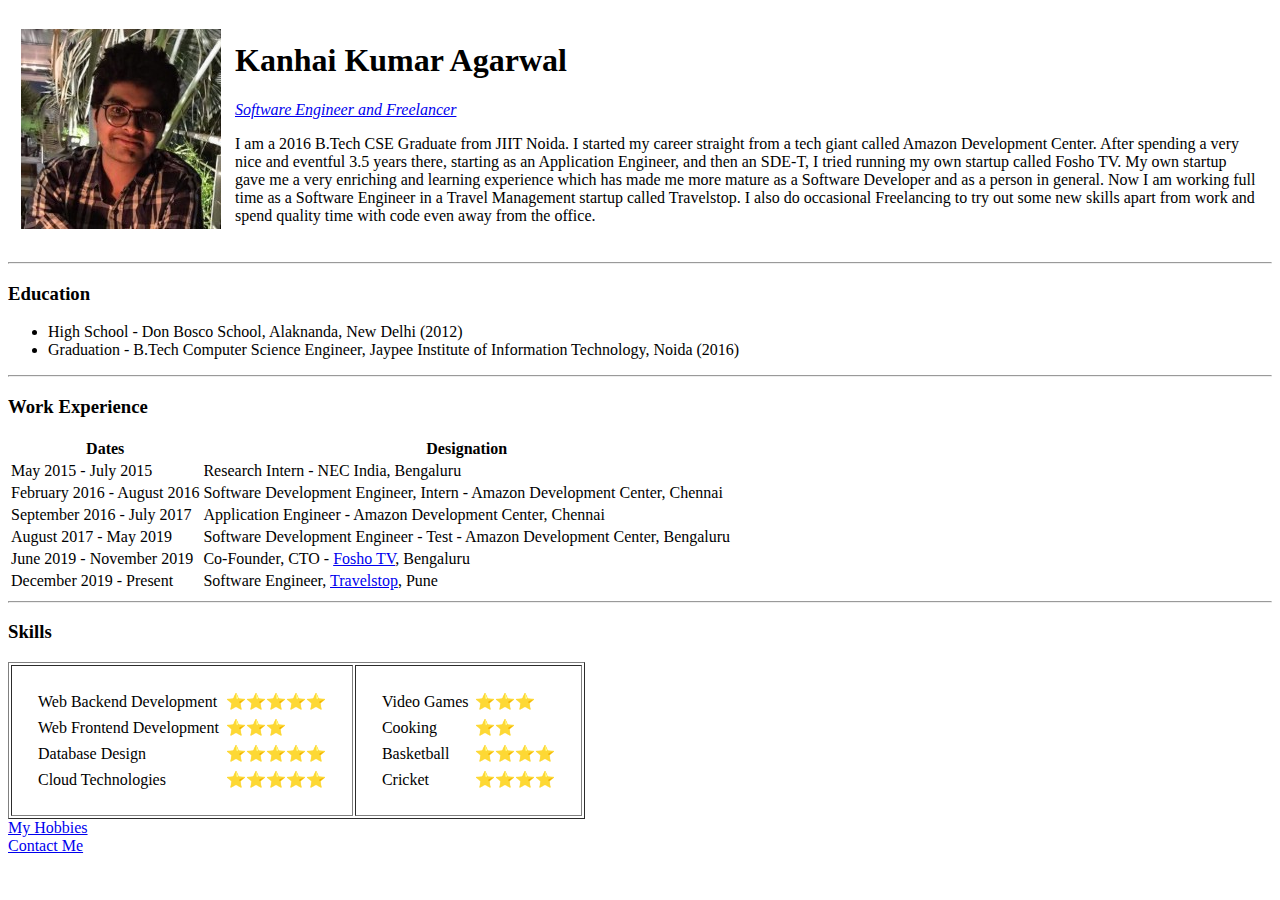
==== index.html @ 758924e8 "Add initial CV Files" ====
<!DOCTYPE html>
<html lang="en">

<head>
    <meta charset="UTF-8" />
    <meta name="viewport" content="width=device-width, initial-scale=1.0" />
    <title>Kanhai's Personal Site</title>
</head>

<body>
    <table cellspacing="12">
        <tr>
            <td>
                <img src="images/kanhai-profile-pic-square.jpeg" alt="Kanhai Profile Picture" />
            </td>
            <td>
                <h1>Kanhai Kumar Agarwal</h1>
                <p><em><a href="https://www.linkedin.com/in/kanhai-agarwal">Software Engineer and Freelancer</a></em>
                </p>
                <p>
                    I am a 2016 B.Tech CSE Graduate from JIIT Noida. I
                    started my career straight from a tech giant called
                    Amazon Development Center. After spending a very nice
                    and eventful 3.5 years there, starting as an Application
                    Engineer, and then an SDE-T, I tried running my own
                    startup called Fosho TV. My own startup gave me a very
                    enriching and learning experience which has made me more
                    mature as a Software Developer and as a person in
                    general. Now I am working full time as a Software
                    Engineer in a Travel Management startup called
                    Travelstop. I also do occasional Freelancing to try out
                    some new skills apart from work and spend quality time
                    with code even away from the office.
                </p>
            </td>
        </tr>
    </table>
    <hr />
    <h3>Education</h3>
    <ul>
        <li>High School - Don Bosco School, Alaknanda, New Delhi (2012)</li>
        <li>
            Graduation - B.Tech Computer Science Engineer, Jaypee Institute
            of Information Technology, Noida (2016)
        </li>
    </ul>
    <hr />
    <h3>Work Experience</h3>
    <table>
        <thead>
            <tr>
                <th>Dates</th>
                <th>Designation</th>
            </tr>
        </thead>
        <tbody>
            <tr>
                <td>May 2015 - July 2015</td>
                <td>Research Intern - NEC India, Bengaluru</td>
            </tr>
            <tr>
                <td>February 2016 - August 2016</td>
                <td>
                    Software Development Engineer, Intern - Amazon
                    Development Center, Chennai
                </td>
            </tr>
            <tr>
                <td>September 2016 - July 2017</td>
                <td>
                    Application Engineer - Amazon Development Center,
                    Chennai
                </td>
            </tr>
            <tr>
                <td>August 2017 - May 2019</td>
                <td>
                    Software Development Engineer - Test - Amazon
                    Development Center, Bengaluru
                </td>
            </tr>
            <tr>
                <td>June 2019 - November 2019</td>
                <td>
                    Co-Founder, CTO -
                    <a href="https://www.linkedin.com/company/foshotv/">Fosho TV</a>, Bengaluru
                </td>
            </tr>
            <tr>
                <td>December 2019 - Present</td>
                <td>
                    Software Engineer,
                    <a href="https://www.travelstop.com/">Travelstop</a>,
                    Pune
                </td>
            </tr>
        </tbody>
        <tfoot></tfoot>
    </table>
    <hr />
    <h3>Skills</h3>
    <table border="1" cellpadding="20">
        <tr>
            <td>
                <table cellspacing="5">
                    <tr>
                        <td>Web Backend Development</td>
                        <td>⭐️⭐️⭐️⭐️⭐️</td>
                    </tr>
                    <tr>
                        <td>Web Frontend Development</td>
                        <td>⭐️⭐️⭐️</td>
                    </tr>
                    <tr>
                        <td>Database Design</td>
                        <td>⭐️⭐️⭐️⭐️⭐️</td>
                    </tr>
                    <tr>
                        <td>Cloud Technologies</td>
                        <td>⭐️⭐️⭐️⭐️⭐️</td>
                    </tr>
                </table>
            </td>
            <td>
                <table cellspacing="5">
                    <tr>
                        <td>Video Games</td>
                        <td>⭐️⭐️⭐️</td>
                    </tr>
                    <tr>
                        <td>Cooking</td>
                        <td>⭐️⭐️</td>
                    </tr>
                    <tr>
                        <td>Basketball</td>
                        <td>⭐️⭐️⭐️⭐️</td>
                    </tr>
                    <tr>
                        <td>Cricket</td>
                        <td>⭐️⭐️⭐️⭐️</td>
                    </tr>
                </table>
            </td>
        </tr>
    </table>
    <a href="hobbies.html">My Hobbies</a> <br />
    <a href="contact.html">Contact Me</a>
</body>

</html>
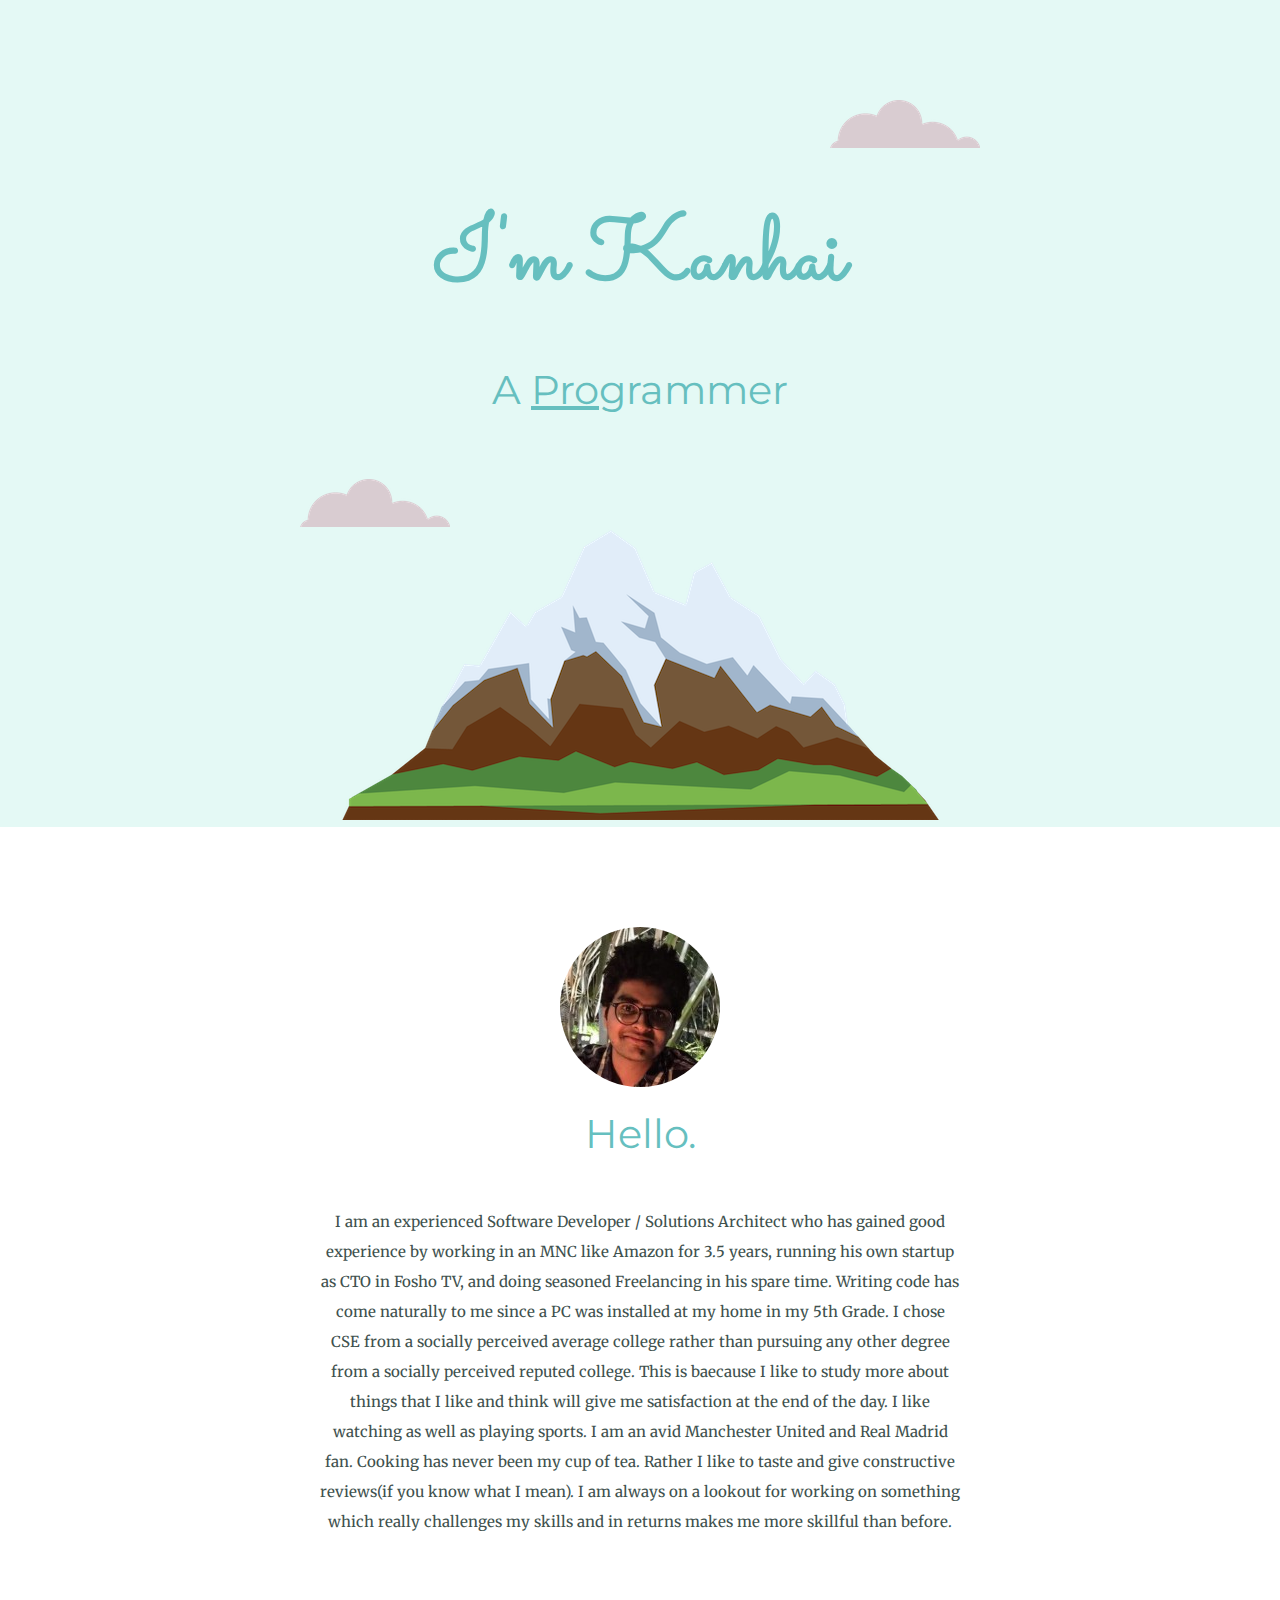
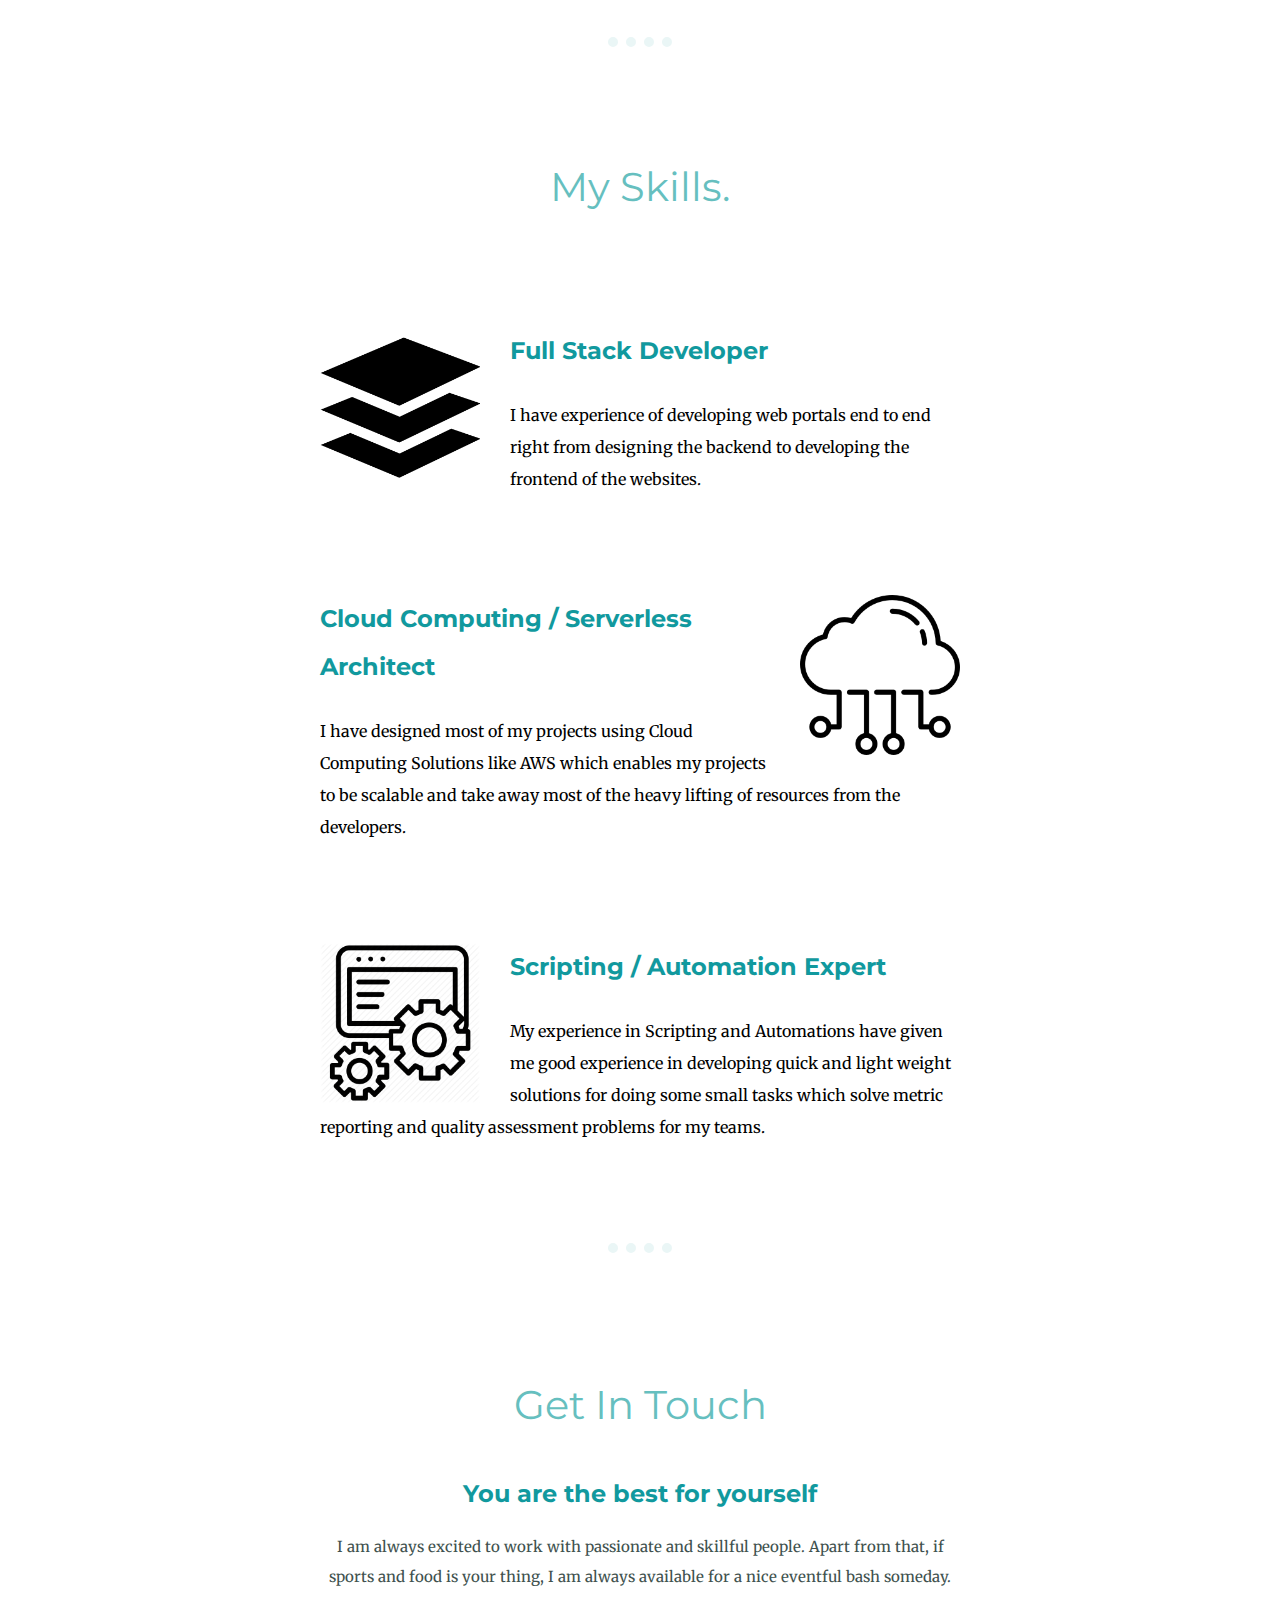
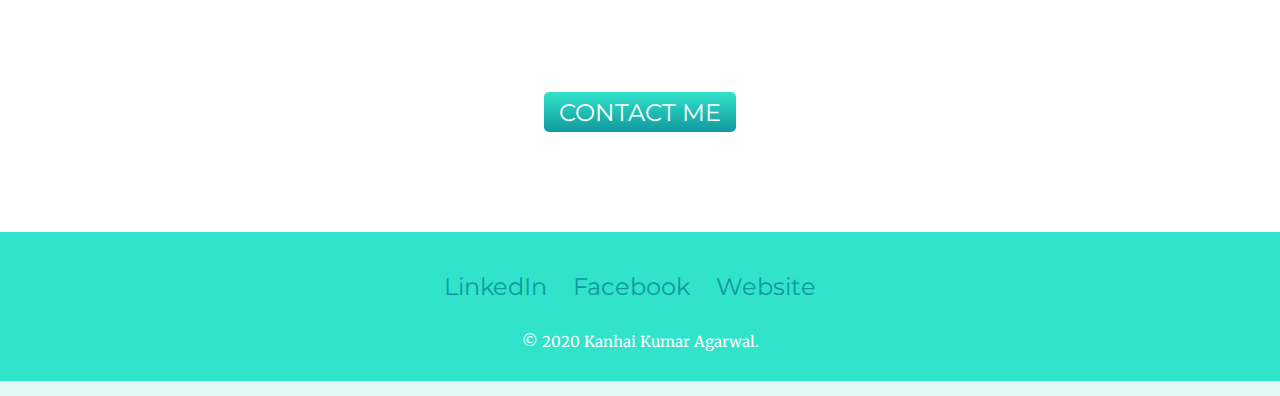
==== commit 631b85c3: "Add high level skills. More styling" ====
--- a/index.html
+++ b/index.html
@@ -2,149 +2,90 @@
 <html lang="en">
 
 <head>
-    <meta charset="UTF-8" />
-    <meta name="viewport" content="width=device-width, initial-scale=1.0" />
-    <title>Kanhai's Personal Site</title>
+  <meta charset="UTF-8">
+  <meta name="viewport" content="width=device-width, initial-scale=1.0">
+  <link
+    href="https://fonts.googleapis.com/css2?family=Merriweather&family=Montserrat:wght@300&family=Sacramento&display=swap"
+    rel="stylesheet">
+  <link rel="stylesheet" href="css/styles.css">
+  <link rel="shortcut icon" href="favicon.ico" type="image/x-icon">
+  <title>Kanhai Agarwal</title>
 </head>
 
 <body>
-    <table cellspacing="12">
-        <tr>
-            <td>
-                <img src="images/kanhai-profile-pic-square.jpeg" alt="Kanhai Profile Picture" />
-            </td>
-            <td>
-                <h1>Kanhai Kumar Agarwal</h1>
-                <p><em><a href="https://www.linkedin.com/in/kanhai-agarwal">Software Engineer and Freelancer</a></em>
-                </p>
-                <p>
-                    I am a 2016 B.Tech CSE Graduate from JIIT Noida. I
-                    started my career straight from a tech giant called
-                    Amazon Development Center. After spending a very nice
-                    and eventful 3.5 years there, starting as an Application
-                    Engineer, and then an SDE-T, I tried running my own
-                    startup called Fosho TV. My own startup gave me a very
-                    enriching and learning experience which has made me more
-                    mature as a Software Developer and as a person in
-                    general. Now I am working full time as a Software
-                    Engineer in a Travel Management startup called
-                    Travelstop. I also do occasional Freelancing to try out
-                    some new skills apart from work and spend quality time
-                    with code even away from the office.
-                </p>
-            </td>
-        </tr>
-    </table>
-    <hr />
-    <h3>Education</h3>
-    <ul>
-        <li>High School - Don Bosco School, Alaknanda, New Delhi (2012)</li>
-        <li>
-            Graduation - B.Tech Computer Science Engineer, Jaypee Institute
-            of Information Technology, Noida (2016)
-        </li>
-    </ul>
-    <hr />
-    <h3>Work Experience</h3>
-    <table>
-        <thead>
-            <tr>
-                <th>Dates</th>
-                <th>Designation</th>
-            </tr>
-        </thead>
-        <tbody>
-            <tr>
-                <td>May 2015 - July 2015</td>
-                <td>Research Intern - NEC India, Bengaluru</td>
-            </tr>
-            <tr>
-                <td>February 2016 - August 2016</td>
-                <td>
-                    Software Development Engineer, Intern - Amazon
-                    Development Center, Chennai
-                </td>
-            </tr>
-            <tr>
-                <td>September 2016 - July 2017</td>
-                <td>
-                    Application Engineer - Amazon Development Center,
-                    Chennai
-                </td>
-            </tr>
-            <tr>
-                <td>August 2017 - May 2019</td>
-                <td>
-                    Software Development Engineer - Test - Amazon
-                    Development Center, Bengaluru
-                </td>
-            </tr>
-            <tr>
-                <td>June 2019 - November 2019</td>
-                <td>
-                    Co-Founder, CTO -
-                    <a href="https://www.linkedin.com/company/foshotv/">Fosho TV</a>, Bengaluru
-                </td>
-            </tr>
-            <tr>
-                <td>December 2019 - Present</td>
-                <td>
-                    Software Engineer,
-                    <a href="https://www.travelstop.com/">Travelstop</a>,
-                    Pune
-                </td>
-            </tr>
-        </tbody>
-        <tfoot></tfoot>
-    </table>
-    <hr />
-    <h3>Skills</h3>
-    <table border="1" cellpadding="20">
-        <tr>
-            <td>
-                <table cellspacing="5">
-                    <tr>
-                        <td>Web Backend Development</td>
-                        <td>⭐️⭐️⭐️⭐️⭐️</td>
-                    </tr>
-                    <tr>
-                        <td>Web Frontend Development</td>
-                        <td>⭐️⭐️⭐️</td>
-                    </tr>
-                    <tr>
-                        <td>Database Design</td>
-                        <td>⭐️⭐️⭐️⭐️⭐️</td>
-                    </tr>
-                    <tr>
-                        <td>Cloud Technologies</td>
-                        <td>⭐️⭐️⭐️⭐️⭐️</td>
-                    </tr>
-                </table>
-            </td>
-            <td>
-                <table cellspacing="5">
-                    <tr>
-                        <td>Video Games</td>
-                        <td>⭐️⭐️⭐️</td>
-                    </tr>
-                    <tr>
-                        <td>Cooking</td>
-                        <td>⭐️⭐️</td>
-                    </tr>
-                    <tr>
-                        <td>Basketball</td>
-                        <td>⭐️⭐️⭐️⭐️</td>
-                    </tr>
-                    <tr>
-                        <td>Cricket</td>
-                        <td>⭐️⭐️⭐️⭐️</td>
-                    </tr>
-                </table>
-            </td>
-        </tr>
-    </table>
-    <a href="hobbies.html">My Hobbies</a> <br />
-    <a href="contact.html">Contact Me</a>
+  <div class="top-container">
+    <img class="top-cloud" src="images/cloud.png" />
+    <h1>I'm Kanhai</h1>
+    <h2>A <span class="pro">Pro</span>grammer</h2>
+    <img class="bottom-cloud" src="images/cloud.png" />
+    <img src="images/mountain.png" />
+  </div>
+  <div class="middle-container">
+    <div class="profile">
+      <img src="images/kanhai-image-circle.png" alt="kanhai-profile-pic">
+      <h2>Hello.</h2>
+      <p class="description">
+        I am an experienced Software Developer / Solutions Architect who has gained good experience by working in an MNC
+        like Amazon for 3.5 years, running his own startup as CTO in Fosho TV, and doing seasoned Freelancing in his
+        spare time.
+        Writing code has come naturally to me since a PC was installed at my home in my 5th Grade. I chose CSE from a
+        socially perceived average college rather than pursuing any other degree from a socially perceived reputed
+        college.
+        This is baecause I like to study more about things that I like and think will give me satisfaction at the end of
+        the day.
+        I like watching as well as playing sports. I am an avid Manchester United and Real Madrid fan. Cooking has never
+        been my cup of tea. Rather I like to taste and give constructive reviews(if you know what I mean).
+        I am always on a lookout for working on something which really challenges my skills and in returns makes me more
+        skillful than before.
+      </p>
+    </div>
+    <hr class="description-hr">
+    <div class="skills">
+      <h2>My Skills.</h2>
+      <div class="skill-row">
+        <img class="mern-img" src="images/mern-stack-icon.png" alt="Full Stack Developer">
+        <h3>Full Stack Developer</h3>
+        <p>
+          I have experience of developing web portals end to end right from designing the backend to developing the
+          frontend of the websites.
+        </p>
+      </div>
+      <div class="skill-row">
+        <img class="cloud-computing-img" src="images/cloud-computing.png" alt="">
+        <h3>Cloud Computing / Serverless Architect</h3>
+        <p>I have designed most of my projects using Cloud Computing Solutions like AWS which enables my projects to
+          be
+          scalable and take away most of the heavy lifting of resources from the developers.
+        </p>
+      </div>
+      <div class="skill-row">
+        <img class="automation-img" src="images/automation-icon.png" alt="">
+        <h3>Scripting / Automation Expert</h3>
+        <p>My experience in Scripting and Automations have given me good experience in developing quick and light weight
+          solutions for doing some small tasks which solve metric reporting and quality assessment problems for my
+          teams.
+        </p>
+      </div>
+    </div>
+    <hr class="description-hr">
+    <div class="contact-me">
+      <h2>Get In Touch</h2>
+      <h3>You are the best for yourself</h3>
+      <p class="description">
+        I am always excited to work with passionate and skillful people.
+        Apart from that, if sports and food is your thing, I am always available for a nice eventful bash someday.
+      </p>
+      <a class="btn" href="mailto:kanhaiagarwal@gmail.com"><span>CONTACT ME</span></a>
+    </div>
+  </div>
+
+  <div class="bottom-container">
+    <a class="footer-link" href="https://www.linkedin.com/in/kanhai-agarwal">LinkedIn</a>
+    <a class="footer-link" href="https://www.facebook.com/kanhaiagarwal">Facebook</a>
+    <a class="footer-link" href="https://kanhaiagarwal.github.io/cv/">Website</a>
+    <p>© 2020 Kanhai Kumar Agarwal.</p>
+  </div>
+
 </body>
 
 </html>--- a/css/styles.css
+++ b/css/styles.css
@@ -0,0 +1,150 @@
+.pro {
+  text-decoration: underline;
+}
+
+h1 {
+  color: #66BFBF;
+  font-family: 'Sacramento', cursive;
+  font-size: 5.625rem; /* 1em === 16px or 1rem === 16px */
+  line-height: 2;
+  margin-top: 20px;
+  margin-bottom: 0;
+}
+
+h2 {
+  color: #66BFBF;
+  font-family: 'Montserrat', sans-serif;
+  font-size: 2.5rem;
+  font-weight: normal;
+  line-height: 2;
+  margin-top: 0;
+}
+
+h3 {
+  color: #11999E;
+  font-family: 'Montserrat', sans-serif;
+  font-size: 1em;
+}
+
+body {
+  background-color: #e4f9f5;
+  margin: 0;
+  text-align: center;
+  font-family: 'Merriweather', serif;
+  font-size: 1.5em;
+}
+
+.skills {
+  margin-top: 100px;
+}
+
+.skill-row {
+  width: 50%;
+  line-height: 2;
+  margin: 100px auto;
+  text-align: left;
+}
+
+.mern-img {
+  float: left;
+  margin-right: 30px;
+}
+
+.cloud-computing-img {
+  float: right;
+  margin-left: 30px;
+}
+
+.automation-img {
+  float: left;
+  margin-right: 30px;
+}
+
+.skill-row img {
+  width: 25%;
+}
+
+.skill-row p {
+  font-size: 1rem;
+}
+
+.top-container {
+  padding-top: 150px;
+  position: relative;
+}
+
+.top-cloud {
+  position: absolute;
+  top: 100px;
+  right: 300px;
+}
+
+.bottom-cloud {
+  position: absolute;
+  left: 300px;
+  bottom: 300px;
+}
+
+.middle-container {
+  background-color: white;
+  padding-top: 100px;
+}
+
+.profile {
+  margin-bottom: 100px;
+}
+
+.description {
+  width: 50%;
+  margin: 0 auto;
+  color: #40514E;
+  font-size: 15px;
+  line-height: 30px;
+}
+
+.description-hr {
+  width: 5%;
+  border-style: dotted none none none;
+  border-width: 10px;
+  border-color: #EAF6F6;
+}
+
+.contact-me {
+  padding-top: 100px;
+}
+
+.btn {
+  display: inline-block;
+  margin: 100px auto 100px auto;
+  font-family: 'Montserrat', sans-serif;
+  background-image: linear-gradient(#30e3ca, #11999e);
+  color: white;
+  text-decoration: none;
+  height: 40px;
+  width: 15%;
+  border-radius: 5px;
+}
+
+.btn span {
+  vertical-align: sub;
+}
+
+.bottom-container {
+  background-color: #30e3ca;
+}
+
+.bottom-container p {
+  margin-top: 30px;
+  padding-bottom: 30px;
+  color: white;
+  font-size: 15px; 
+}
+
+.footer-link {
+  display: inline-block;
+  font-family: 'Montserrat', sans-serif;
+  margin-top: 40px;
+  margin-right: 20px;
+  text-decoration: none;
+  color: #11999e;
+}